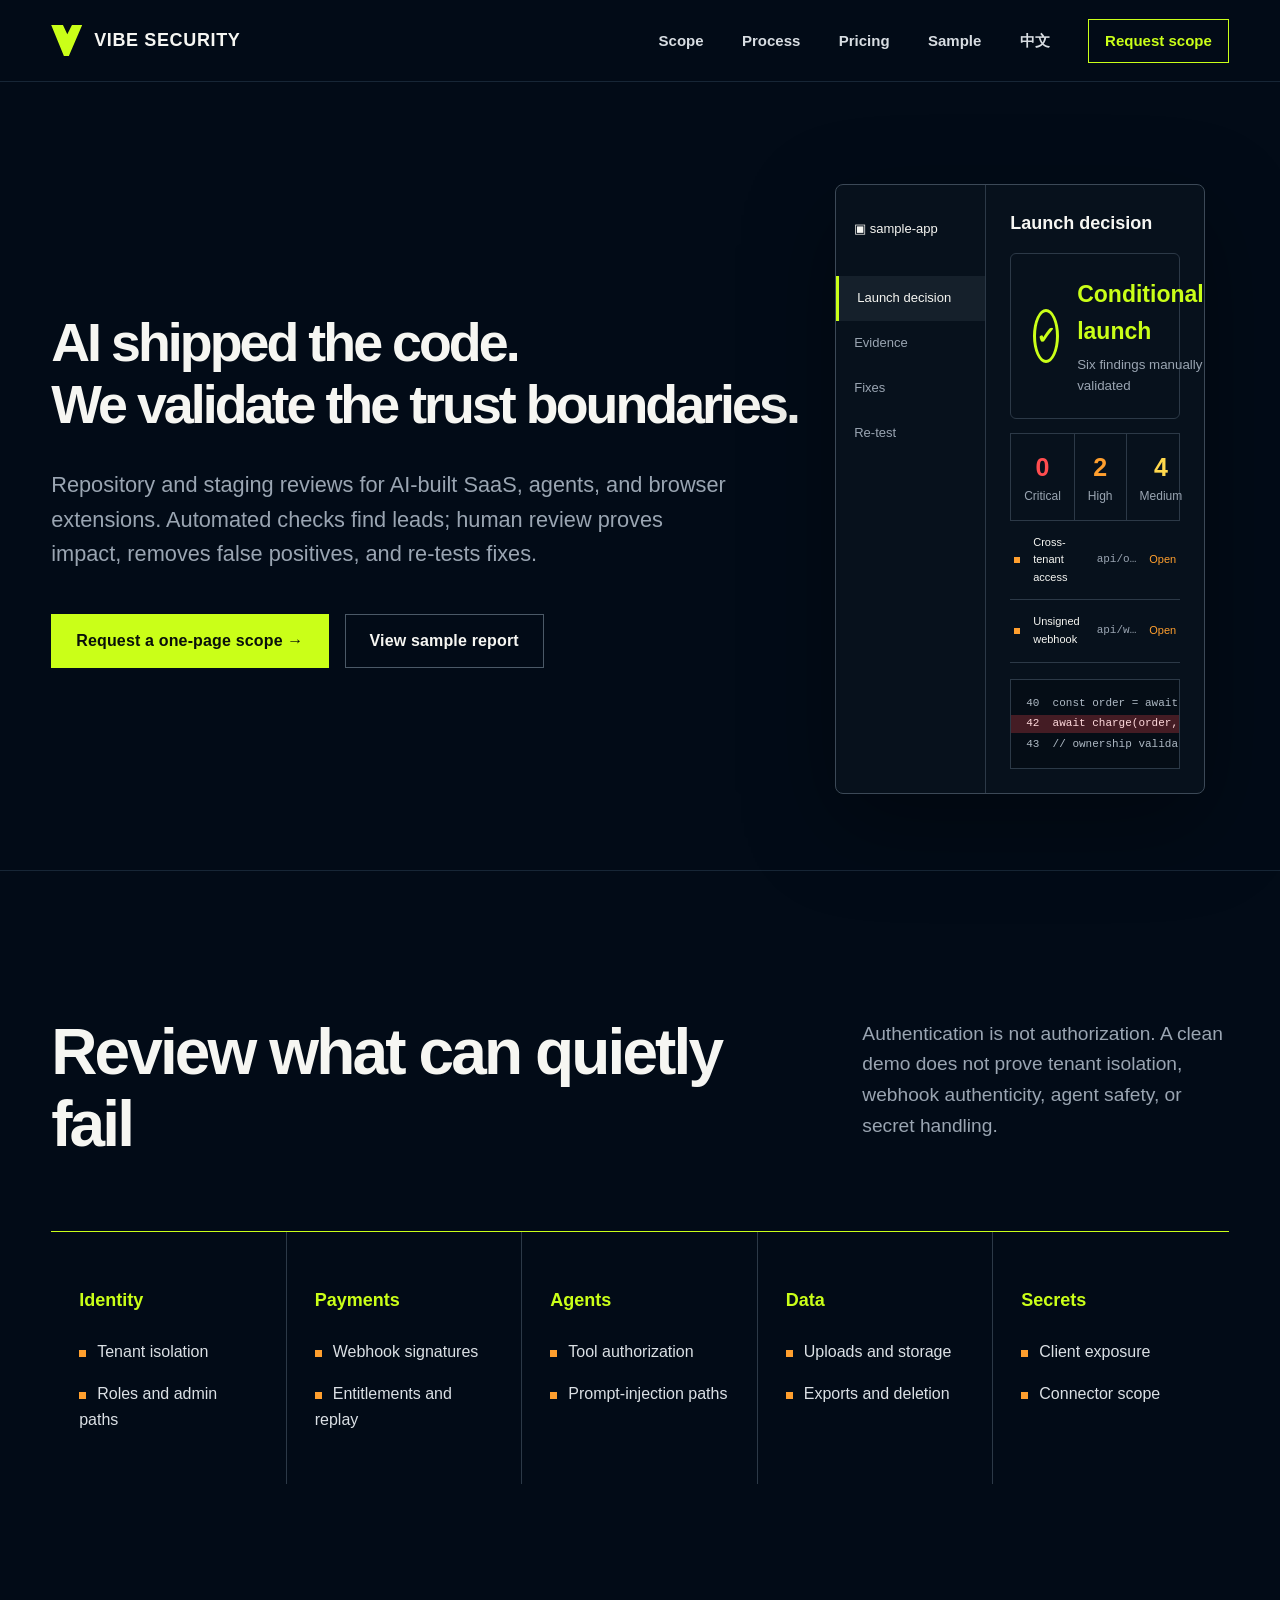
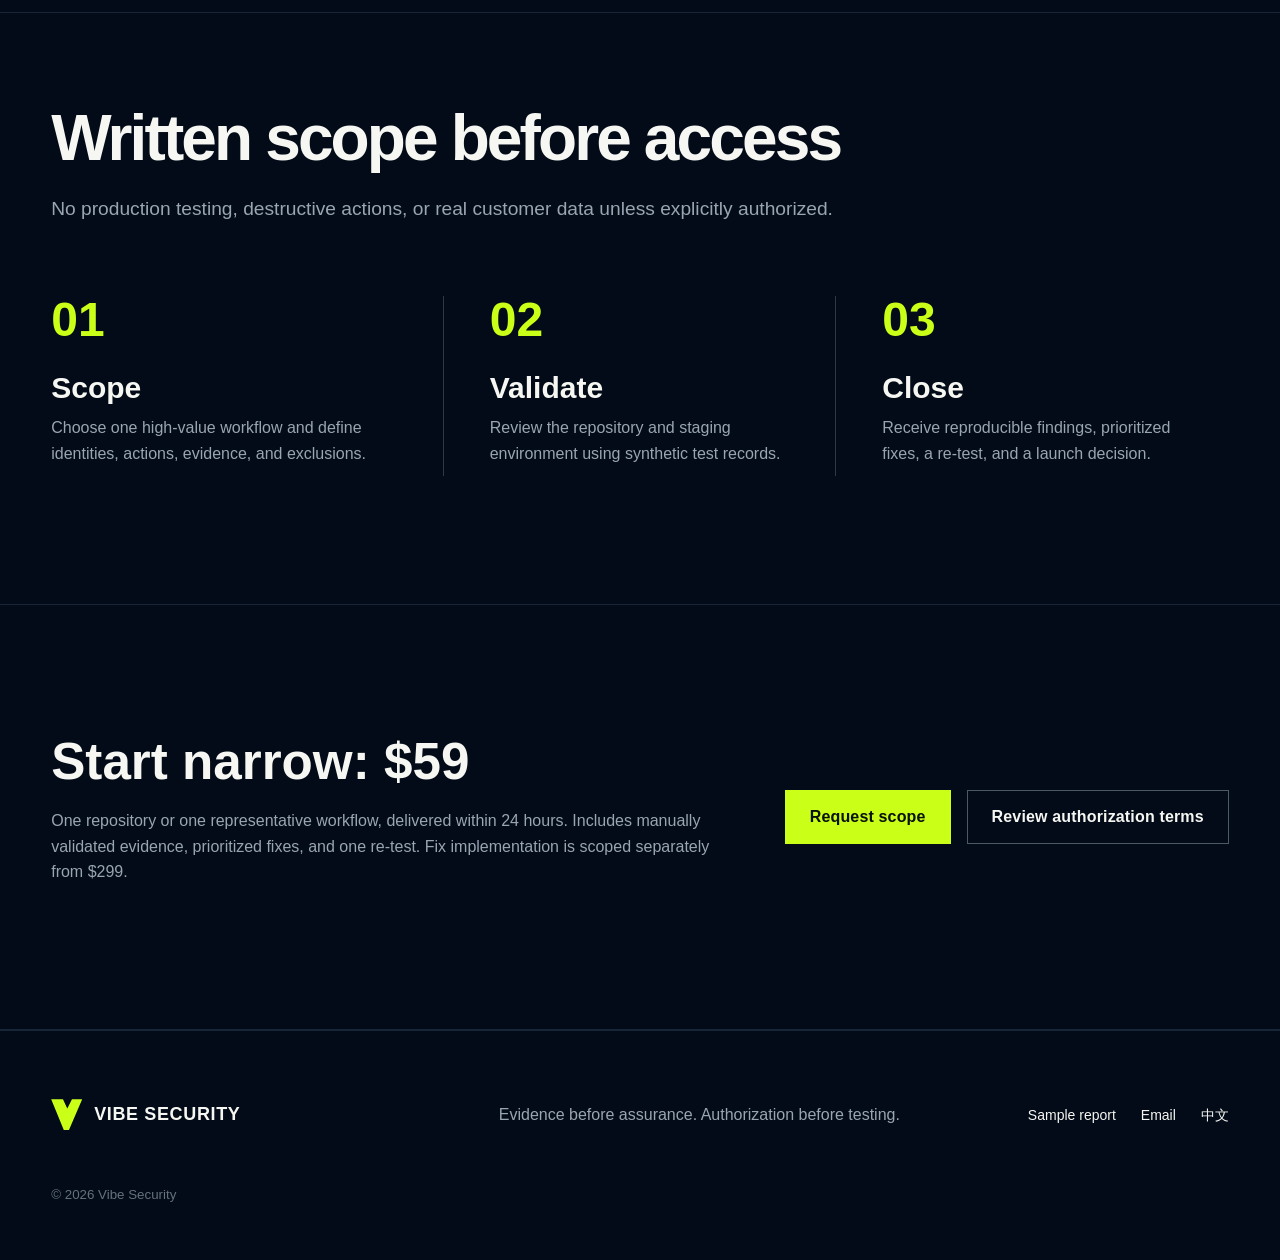
==== en.html @ 79235c2b "Add English sales funnel for international outreach" ====
<!doctype html>
<html lang="en">
<head>
  <meta charset="UTF-8">
  <meta name="viewport" content="width=device-width, initial-scale=1.0">
  <meta name="description" content="Human-validated security reviews for AI-built SaaS, agents, browser extensions, and launch-critical workflows.">
  <title>Vibe Security — Human-validated launch security reviews</title>
  <link rel="icon" href="favicon.svg" type="image/svg+xml">
  <link rel="stylesheet" href="styles.css">
</head>
<body>
  <a class="skip-link" href="#main">Skip to content</a>
  <header class="site-header">
    <a class="brand" href="en.html" aria-label="Vibe Security home"><span class="brand-mark" aria-hidden="true">V</span><span>VIBE SECURITY</span></a>
    <button class="menu-button" aria-expanded="false" aria-controls="site-nav">Menu</button>
    <nav id="site-nav" class="site-nav" aria-label="Main navigation">
      <a href="#scope">Scope</a><a href="#process">Process</a><a href="#pricing">Pricing</a><a href="sample-report-en.md">Sample</a><a href="index.html?lang=zh" lang="zh-CN">中文</a>
      <a class="nav-cta" href="mailto:huangheteng555@gmail.com?subject=Vibe%20Security%20scope%20request&body=Project%20name%3A%0AStack%3A%0AStaging%20available%3A%0AMain%20security%20concern%3A">Request scope</a>
    </nav>
  </header>

  <main id="main">
    <section class="hero">
      <div class="hero-copy">
        <h1><span>AI shipped the code.</span><span>We validate the trust boundaries.</span></h1>
        <p>Repository and staging reviews for AI-built SaaS, agents, and browser extensions. Automated checks find leads; human review proves impact, removes false positives, and re-tests fixes.</p>
        <div class="hero-actions">
          <a class="button button-primary" href="mailto:huangheteng555@gmail.com?subject=Vibe%20Security%20scope%20request&body=Project%20name%3A%0AStack%3A%0AStaging%20available%3A%0AMain%20security%20concern%3A">Request a one-page scope →</a>
          <a class="button button-secondary" href="sample-report-en.md">View sample report</a>
        </div>
      </div>
      <div class="report-preview" aria-label="Example review outcome">
        <div class="report-sidebar"><span class="repo-name">▣ sample-app</span><span class="active">Launch decision</span><span>Evidence</span><span>Fixes</span><span>Re-test</span></div>
        <div class="report-main">
          <p class="report-label">Launch decision</p>
          <div class="report-status"><span class="status-icon">✓</span><div><strong>Conditional launch</strong><small>Six findings manually validated</small></div></div>
          <div class="severity-row"><span><b class="critical">0</b>Critical</span><span><b class="high">2</b>High</span><span><b class="medium">4</b>Medium</span></div>
          <div class="finding-row"><span class="risk-dot high-bg"></span><span>Cross-tenant access</span><code>api/orders.ts:88</code><em>Open</em></div>
          <div class="finding-row"><span class="risk-dot high-bg"></span><span>Unsigned webhook</span><code>api/webhook.ts:42</code><em>Open</em></div>
          <pre class="code-block"><span>40  const order = await db.order.findById(id);</span><mark>42  await charge(order, amount, card);</mark><span>43  // ownership validation missing</span></pre>
        </div>
      </div>
    </section>

    <section id="scope" class="section checks-preview">
      <div class="section-heading split-heading"><h2>Review what can quietly fail</h2><div><p>Authentication is not authorization. A clean demo does not prove tenant isolation, webhook authenticity, agent safety, or secret handling.</p></div></div>
      <div class="check-columns">
        <article><h3>Identity</h3><ul><li>Tenant isolation</li><li>Roles and admin paths</li></ul></article>
        <article><h3>Payments</h3><ul><li>Webhook signatures</li><li>Entitlements and replay</li></ul></article>
        <article><h3>Agents</h3><ul><li>Tool authorization</li><li>Prompt-injection paths</li></ul></article>
        <article><h3>Data</h3><ul><li>Uploads and storage</li><li>Exports and deletion</li></ul></article>
        <article><h3>Secrets</h3><ul><li>Client exposure</li><li>Connector scope</li></ul></article>
      </div>
    </section>

    <section id="process" class="section workflow-section">
      <div class="section-heading"><h2>Written scope before access</h2><p>No production testing, destructive actions, or real customer data unless explicitly authorized.</p></div>
      <div class="process-rail">
        <article><span>01</span><h3>Scope</h3><p>Choose one high-value workflow and define identities, actions, evidence, and exclusions.</p></article>
        <article><span>02</span><h3>Validate</h3><p>Review the repository and staging environment using synthetic test records.</p></article>
        <article><span>03</span><h3>Close</h3><p>Receive reproducible findings, prioritized fixes, a re-test, and a launch decision.</p></article>
      </div>
    </section>

    <section id="pricing" class="section offer-band">
      <div><h2>Start narrow: $59</h2><p>One repository or one representative workflow, delivered within 24 hours. Includes manually validated evidence, prioritized fixes, and one re-test. Fix implementation is scoped separately from $299.</p></div>
      <div class="offer-actions"><a class="button button-primary" href="mailto:huangheteng555@gmail.com?subject=Vibe%20Security%20scope%20request&body=Project%20name%3A%0AStack%3A%0AStaging%20available%3A%0AMain%20security%20concern%3A">Request scope</a><a class="button button-secondary" href="authorization-form.md">Review authorization terms</a></div>
    </section>
  </main>

  <footer class="site-footer"><div class="brand"><span class="brand-mark" aria-hidden="true">V</span><span>VIBE SECURITY</span></div><p>Evidence before assurance. Authorization before testing.</p><nav><a href="sample-report-en.md">Sample report</a><a href="mailto:huangheteng555@gmail.com">Email</a><a href="index.html?lang=zh" lang="zh-CN">中文</a></nav><small>© <span data-year></span> Vibe Security</small></footer>
  <script src="app.js"></script>
</body>
</html>
---- styles.css ----
:root {
  --bg: #020b17;
  --bg-soft: #071321;
  --surface: #0a1521;
  --surface-2: #0d1b29;
  --text: #f6f6f2;
  --muted: #9aa5b2;
  --line: #2c3947;
  --line-soft: #172636;
  --accent: #caff18;
  --accent-ink: #09110a;
  --critical: #ff4d4f;
  --high: #ff9f2e;
  --medium: #ffd84d;
  --max: 1400px;
  --gutter: clamp(20px, 4vw, 64px);
  --radius: 8px;
  color-scheme: dark;
  font-family: Inter, ui-sans-serif, -apple-system, BlinkMacSystemFont, "Segoe UI", "PingFang SC", "Microsoft YaHei", sans-serif;
}

* { box-sizing: border-box; }
html { scroll-behavior: smooth; }
body { margin: 0; background: var(--bg); color: var(--text); line-height: 1.6; }
a { color: inherit; text-decoration: none; }
button, input, select, textarea { font: inherit; }
button, a { -webkit-tap-highlight-color: transparent; }
:focus-visible { outline: 3px solid var(--accent); outline-offset: 4px; }
.skip-link { position: fixed; z-index: 100; left: 16px; top: -80px; background: var(--accent); color: var(--accent-ink); padding: 12px 18px; }
.skip-link:focus { top: 16px; }

.site-header { width: min(100%, var(--max)); min-height: 82px; margin: auto; padding: 0 var(--gutter); display: flex; align-items: center; justify-content: space-between; border-bottom: 1px solid var(--line-soft); position: relative; z-index: 20; }
.brand { display: inline-flex; align-items: center; gap: 12px; font-weight: 800; letter-spacing: .035em; font-size: 18px; }
.brand-mark { display: grid; place-items: center; width: 31px; height: 31px; color: var(--bg); background: var(--accent); clip-path: polygon(0 0, 38% 0, 52% 30%, 67% 0, 100% 0, 57% 100%, 41% 100%); font-size: 0; }
.site-nav { display: flex; align-items: center; gap: clamp(20px, 3vw, 44px); font-size: 15px; font-weight: 600; }
.site-nav a { color: #d8dde2; }
.site-nav a:hover, .site-nav a[aria-current="page"] { color: var(--accent); }
.site-nav .nav-cta { border: 1px solid var(--accent); padding: 9px 16px; color: var(--accent); }
.menu-button { display: none; color: var(--text); border: 1px solid var(--line); background: transparent; padding: 8px 12px; }

.hero { width: min(100%, var(--max)); min-height: 720px; margin: auto; padding: clamp(70px, 8vw, 120px) var(--gutter) 76px; display: grid; grid-template-columns: 1.06fr .94fr; align-items: center; gap: clamp(40px, 5vw, 72px); border-bottom: 1px solid var(--line-soft); }
.hero-copy h1 { margin: 0; max-width: 720px; font-size: clamp(46px, 4.2vw, 64px); line-height: 1.16; letter-spacing: -.055em; }
.hero-copy h1 span { display: block; white-space: nowrap; }
.hero-copy p { max-width: 680px; margin: 32px 0 0; color: var(--muted); font-size: clamp(18px, 1.7vw, 23px); }
.hero-actions, .offer-actions { display: flex; flex-wrap: wrap; gap: 16px; margin-top: 42px; }
.button { min-height: 52px; padding: 13px 24px; border: 1px solid transparent; display: inline-flex; align-items: center; justify-content: center; gap: 30px; font-size: 16px; font-weight: 750; letter-spacing: .01em; cursor: pointer; transition: transform .2s ease, background .2s ease, color .2s ease; }
.button:hover { transform: translateY(-2px); }
.button-primary { background: var(--accent); color: var(--accent-ink); }
.button-secondary { border-color: #4b5967; color: var(--text); background: transparent; }
.button-secondary:hover { border-color: var(--text); }

.report-preview { min-width: 0; min-height: 565px; display: grid; grid-template-columns: 150px 1fr; overflow: hidden; border: 1px solid #3c4957; border-radius: var(--radius); background: #07111c; box-shadow: 0 30px 90px rgba(0,0,0,.35); }
.report-sidebar { border-right: 1px solid var(--line); display: flex; flex-direction: column; padding: 22px 0; color: var(--muted); font-size: 13px; }
.report-sidebar span { padding: 12px 18px; }
.report-sidebar .repo-name { color: var(--text); margin-bottom: 24px; }
.report-sidebar .active { color: var(--text); background: #15202b; border-left: 3px solid var(--accent); }
.report-main { min-width: 0; padding: 24px; }
.report-label { margin: 0 0 15px; font-size: 18px; font-weight: 700; }
.report-status { display: flex; align-items: center; gap: 18px; border: 1px solid var(--line); border-radius: 6px; padding: 22px; }
.status-icon { width: 54px; height: 54px; border: 3px solid var(--accent); color: var(--accent); border-radius: 50%; display: grid; place-items: center; font-size: 24px; font-weight: 800; }
.report-status strong { display: block; color: var(--accent); font-size: 23px; }
.report-status small { display: block; color: var(--muted); margin-top: 4px; }
.severity-row { margin-top: 14px; display: grid; grid-template-columns: repeat(3,1fr); border: 1px solid var(--line); }
.severity-row span { text-align: center; color: var(--muted); padding: 13px; font-size: 12px; }
.severity-row span + span { border-left: 1px solid var(--line); }
.severity-row b { display: block; font-size: 25px; }
.critical { color: var(--critical); }.high { color: var(--high); }.medium { color: var(--medium); }
.finding-row { display: grid; grid-template-columns: 10px 1.25fr 1fr auto; align-items: center; gap: 9px; border-bottom: 1px solid var(--line); padding: 13px 4px; font-size: 11px; }
.finding-row code { color: var(--muted); overflow: hidden; text-overflow: ellipsis; }.finding-row em { color: var(--high); font-style: normal; }.risk-dot { width: 6px; height: 6px; }.high-bg { background: var(--high); }
.code-block { margin: 16px 0 0; padding: 15px; color: #aeb9c4; background: #050d16; border: 1px solid var(--line); font-size: 11px; overflow: hidden; }
.code-block span { display: block; }.code-block mark { display: block; margin: 3px -15px; padding: 0 15px; background: #441c24; color: #ffdadd; }

.section { width: min(100%, var(--max)); margin: auto; padding: clamp(88px, 10vw, 150px) var(--gutter); border-bottom: 1px solid var(--line-soft); }
.workflow-section { padding-top: clamp(72px, 7vw, 108px); }
.section-heading h2, .page-hero h1 { margin: 0; font-size: clamp(42px, 5vw, 72px); line-height: 1.12; letter-spacing: -.045em; }
.section-heading p, .page-hero p { color: var(--muted); font-size: clamp(17px, 1.5vw, 21px); }
.process-rail { margin-top: 72px; display: grid; grid-template-columns: repeat(3,1fr); }
.process-rail article { position: relative; min-height: 180px; padding-right: 50px; border-right: 1px solid var(--line); }
.process-rail article + article { padding-left: 46px; }.process-rail article:last-child { border: 0; }
.process-rail span { color: var(--accent); font-size: 48px; font-weight: 800; line-height: 1; }
.process-rail h3 { font-size: 30px; margin: 20px 0 0; }.process-rail p { margin: 3px 0 0; color: var(--muted); }
.diff-panel { margin-top: 20px; border: 1px solid #465360; border-radius: var(--radius); overflow: hidden; }
.diff-head { display: flex; justify-content: space-between; padding: 12px 20px; border-bottom: 1px solid var(--line); color: var(--muted); font-family: ui-monospace, monospace; font-size: 12px; }.diff-head span:first-child { color: var(--accent); }
.diff-columns { display: grid; grid-template-columns: 1fr 1fr; }.diff-columns pre { margin: 0; padding: 28px; min-width: 0; overflow-x: auto; }.diff-columns pre + pre { border-left: 1px solid var(--line); }
.diff-columns span, .diff-columns del, .diff-columns ins { display: block; padding: 3px 8px; text-decoration: none; }.diff-columns del { background: rgba(255,77,79,.18); color: #ff8688; }.diff-columns ins { background: rgba(202,255,24,.13); color: var(--accent); }
.center-line { display: flex; align-items: center; gap: 34px; margin: 40px 0 0; color: var(--accent); text-align: center; justify-content: center; }.center-line::before, .center-line::after { content: ""; height: 1px; background: var(--line); flex: 1; }

.split-heading { display: grid; grid-template-columns: 1.35fr .65fr; align-items: end; gap: 50px; }.split-heading h2 span, .page-hero h1 > span, .pricing-hero h1 span { color: var(--accent); }.text-link { color: var(--accent); border-bottom: 1px solid var(--accent); padding-bottom: 4px; }
.check-columns { margin-top: 70px; display: grid; grid-template-columns: repeat(5,1fr); border-top: 1px solid var(--accent); }
.check-columns article { padding: 36px 28px; border-right: 1px solid var(--line); }.check-columns article:last-child { border-right: 0; }.check-columns h3 { color: var(--accent); font-size: 18px; }.check-columns ul { margin: 25px 0 0; padding: 0; list-style: none; }.check-columns li { margin: 16px 0; color: #dbe0e5; }.check-columns li::before { content: ""; display: inline-block; width: 7px; height: 7px; margin-right: 11px; background: var(--high); }
.offer-band { display: flex; justify-content: space-between; align-items: center; gap: 60px; }.offer-band h2 { font-size: clamp(34px, 4vw, 58px); line-height: 1.15; margin: 0; }.offer-band p { color: var(--muted); }.offer-actions { flex: 0 0 auto; margin: 0; }

.page-hero { width: min(100%, var(--max)); margin: auto; padding: clamp(100px, 11vw, 170px) var(--gutter) 80px; }.page-hero h1 { max-width: 1100px; }.page-hero p { max-width: 760px; margin-top: 30px; }
.full-checks { padding-top: 30px; display: grid; grid-template-columns: repeat(2,1fr); gap: 0 70px; }
.full-checks > article { display: grid; grid-template-columns: 180px 1fr; padding: 48px 0; border-top: 1px solid var(--line); }.full-checks article header span { color: var(--accent); font: 700 14px ui-monospace, monospace; }.full-checks article h2 { margin: 8px 0 0; font-size: 25px; }.full-checks ul { list-style: none; margin: 0; padding: 0; }.full-checks li + li { margin-top: 26px; }.full-checks b { color: var(--text); }.full-checks p { color: var(--muted); margin: 3px 0 0; font-size: 14px; }
.methodology { display: grid; grid-template-columns: .8fr 1.2fr auto; align-items: start; gap: 60px; }.methodology h2 { margin: 0; font-size: 40px; line-height: 1.2; }.methodology p { color: var(--muted); margin-top: 0; }

.pricing-hero { text-align: center; }.pricing-hero h1 { margin-inline: auto; }.pricing-hero p { margin-inline: auto; }
.pricing-table { padding-top: 20px; display: grid; grid-template-columns: repeat(4,1fr); }.pricing-table article { padding: 36px 28px; border-top: 1px solid var(--line); border-bottom: 1px solid var(--line); }.pricing-table article + article { border-left: 1px solid var(--line); }.pricing-table .featured { border: 1px solid var(--accent); }.pricing-table h2 { min-height: 64px; margin: 0; font-size: 21px; }.pricing-table strong { display: block; margin: 22px 0; font-size: clamp(34px, 3.3vw, 50px); letter-spacing: -.04em; }.pricing-table strong small { font-size: 14px; color: var(--muted); letter-spacing: 0; }.pricing-table dl { margin: 0 0 30px; }.pricing-table dl div { padding: 16px 0; border-top: 1px dashed var(--line); }.pricing-table dt { color: var(--muted); font-size: 12px; }.pricing-table dd { margin: 3px 0 0; font-size: 14px; }.pricing-table .button { width: 100%; }
.included { display: grid; grid-template-columns: .8fr 1.2fr; gap: 80px; }.included h2, .faq h2 { margin: 0; font-size: 42px; }.included ul { margin: 0; list-style: none; padding: 0; }.included li { padding: 20px 0; border-top: 1px solid var(--line); }.included li::before { content: "✓"; color: var(--accent); margin-right: 15px; }
.faq { display: grid; grid-template-columns: .5fr 1.5fr; gap: 80px; }.faq details { border-top: 1px solid var(--line); padding: 22px 0; }.faq details:last-child { border-bottom: 1px solid var(--line); }.faq summary { cursor: pointer; font-weight: 700; font-size: 18px; }.faq details p { color: var(--muted); max-width: 760px; }

.intake-layout { width: min(100%, 1120px); margin: auto; padding: clamp(80px, 10vw, 140px) var(--gutter); display: grid; grid-template-columns: .75fr 1.25fr; gap: 80px; }.intake-layout > header h1 { margin: 0; font-size: clamp(46px, 5vw, 70px); line-height: 1.08; }.intake-layout > header p { color: var(--muted); font-size: 18px; }.intake-layout aside { margin-top: 50px; padding-top: 20px; border-top: 1px solid var(--high); }.intake-layout aside strong, .intake-layout aside span { display: block; }.intake-layout aside strong { color: var(--high); }.intake-layout aside span { color: var(--muted); margin-top: 5px; }
.intake-form fieldset { border: 0; margin: 0 0 40px; padding: 0; }.intake-form legend { width: 100%; padding-bottom: 12px; border-bottom: 1px solid var(--line); color: var(--accent); font-weight: 800; }.intake-form label { display: block; margin-top: 22px; font-size: 14px; font-weight: 700; }.intake-form input, .intake-form select, .intake-form textarea { width: 100%; margin-top: 8px; border: 1px solid var(--line); border-radius: 0; background: var(--surface); color: var(--text); padding: 13px 14px; }.intake-form textarea { resize: vertical; }.intake-form .consent { display: flex; gap: 12px; color: var(--muted); font-weight: 400; }.intake-form .consent input { width: 18px; margin: 4px 0 0; flex: 0 0 auto; }.intake-form > .button { margin-top: 30px; }
.intake-result { grid-column: 1 / -1; margin-top: 40px; padding: 34px; border: 1px solid var(--accent); background: var(--surface); }.intake-result h2 { margin-top: 0; }.intake-result p { color: var(--muted); }.intake-result pre { white-space: pre-wrap; padding: 20px; background: #030a12; border: 1px solid var(--line); }.intake-result .button { margin: 10px 10px 0 0; }

.site-footer { width: min(100%, var(--max)); margin: auto; padding: 55px var(--gutter); display: grid; grid-template-columns: 1fr 1.2fr auto; align-items: center; gap: 40px; border-top: 1px solid var(--line-soft); }.site-footer p { color: var(--muted); }.site-footer nav { display: flex; gap: 25px; font-size: 14px; }.site-footer nav a:hover { color: var(--accent); }.site-footer small { grid-column: 1 / -1; color: #65717d; }

@media (max-width: 980px) {
  .menu-button { display: block; }.site-nav { display: none; position: absolute; left: var(--gutter); right: var(--gutter); top: 72px; padding: 20px; background: var(--surface-2); border: 1px solid var(--line); flex-direction: column; align-items: stretch; }.site-nav.is-open { display: flex; }
  .hero { grid-template-columns: 1fr; padding-top: 90px; }.report-preview { max-width: 720px; }.split-heading, .included, .faq, .methodology, .intake-layout { grid-template-columns: 1fr; }.check-columns { grid-template-columns: repeat(3,1fr); }.check-columns article:nth-child(3) { border-right: 0; }.check-columns article:nth-child(n+4) { border-top: 1px solid var(--line); }.pricing-table { grid-template-columns: repeat(2,1fr); }.pricing-table article:nth-child(3) { border-left: 0; }.offer-band { align-items: flex-start; flex-direction: column; }.full-checks { grid-template-columns: 1fr; }.site-footer { grid-template-columns: 1fr 1fr; }.site-footer nav { justify-content: flex-end; }.site-footer p { grid-column: 1 / -1; }
}

@media (max-width: 640px) {
  .site-header { min-height: 68px; }.brand { font-size: 15px; }.brand-mark { width: 26px; height: 26px; }
  .hero { min-height: auto; padding-top: 70px; }.hero-copy h1 { font-size: clamp(39px, 11vw, 50px); }.hero-copy h1 span { white-space: normal; }.hero-actions .button { width: 100%; }.report-preview { min-height: 470px; grid-template-columns: 1fr; }.report-sidebar { display: none; }.report-main { padding: 15px; }.report-status { padding: 14px; }.status-icon { width: 42px; height: 42px; }.report-status strong { font-size: 19px; }.finding-row { grid-template-columns: 8px 1fr auto; }.finding-row code { display: none; }
  .section { padding-block: 78px; }.process-rail { grid-template-columns: 1fr; }.process-rail article, .process-rail article + article { min-height: auto; padding: 24px 0; border-right: 0; border-bottom: 1px solid var(--line); }.diff-columns { grid-template-columns: 1fr; }.diff-columns pre + pre { border-left: 0; border-top: 1px solid var(--line); }.center-line::before, .center-line::after { display: none; }
  .split-heading { gap: 20px; }.check-columns { grid-template-columns: 1fr; }.check-columns article { border-right: 0; border-top: 1px solid var(--line); padding-inline: 0; }.offer-actions, .offer-actions .button { width: 100%; }.page-hero { padding-top: 85px; }.full-checks > article { grid-template-columns: 1fr; gap: 25px; }.pricing-table { grid-template-columns: 1fr; }.pricing-table article + article, .pricing-table article:nth-child(3) { border-left: 0; }.pricing-table article { padding-inline: 0; }.pricing-table .featured { padding-inline: 20px; }.faq { gap: 35px; }.intake-layout { gap: 50px; }.intake-result { padding: 20px; }.intake-result .button { width: 100%; margin-right: 0; }.site-footer { grid-template-columns: 1fr; }.site-footer nav { justify-content: flex-start; flex-wrap: wrap; }
}

@media (prefers-reduced-motion: reduce) { html { scroll-behavior: auto; }.button { transition: none; } }
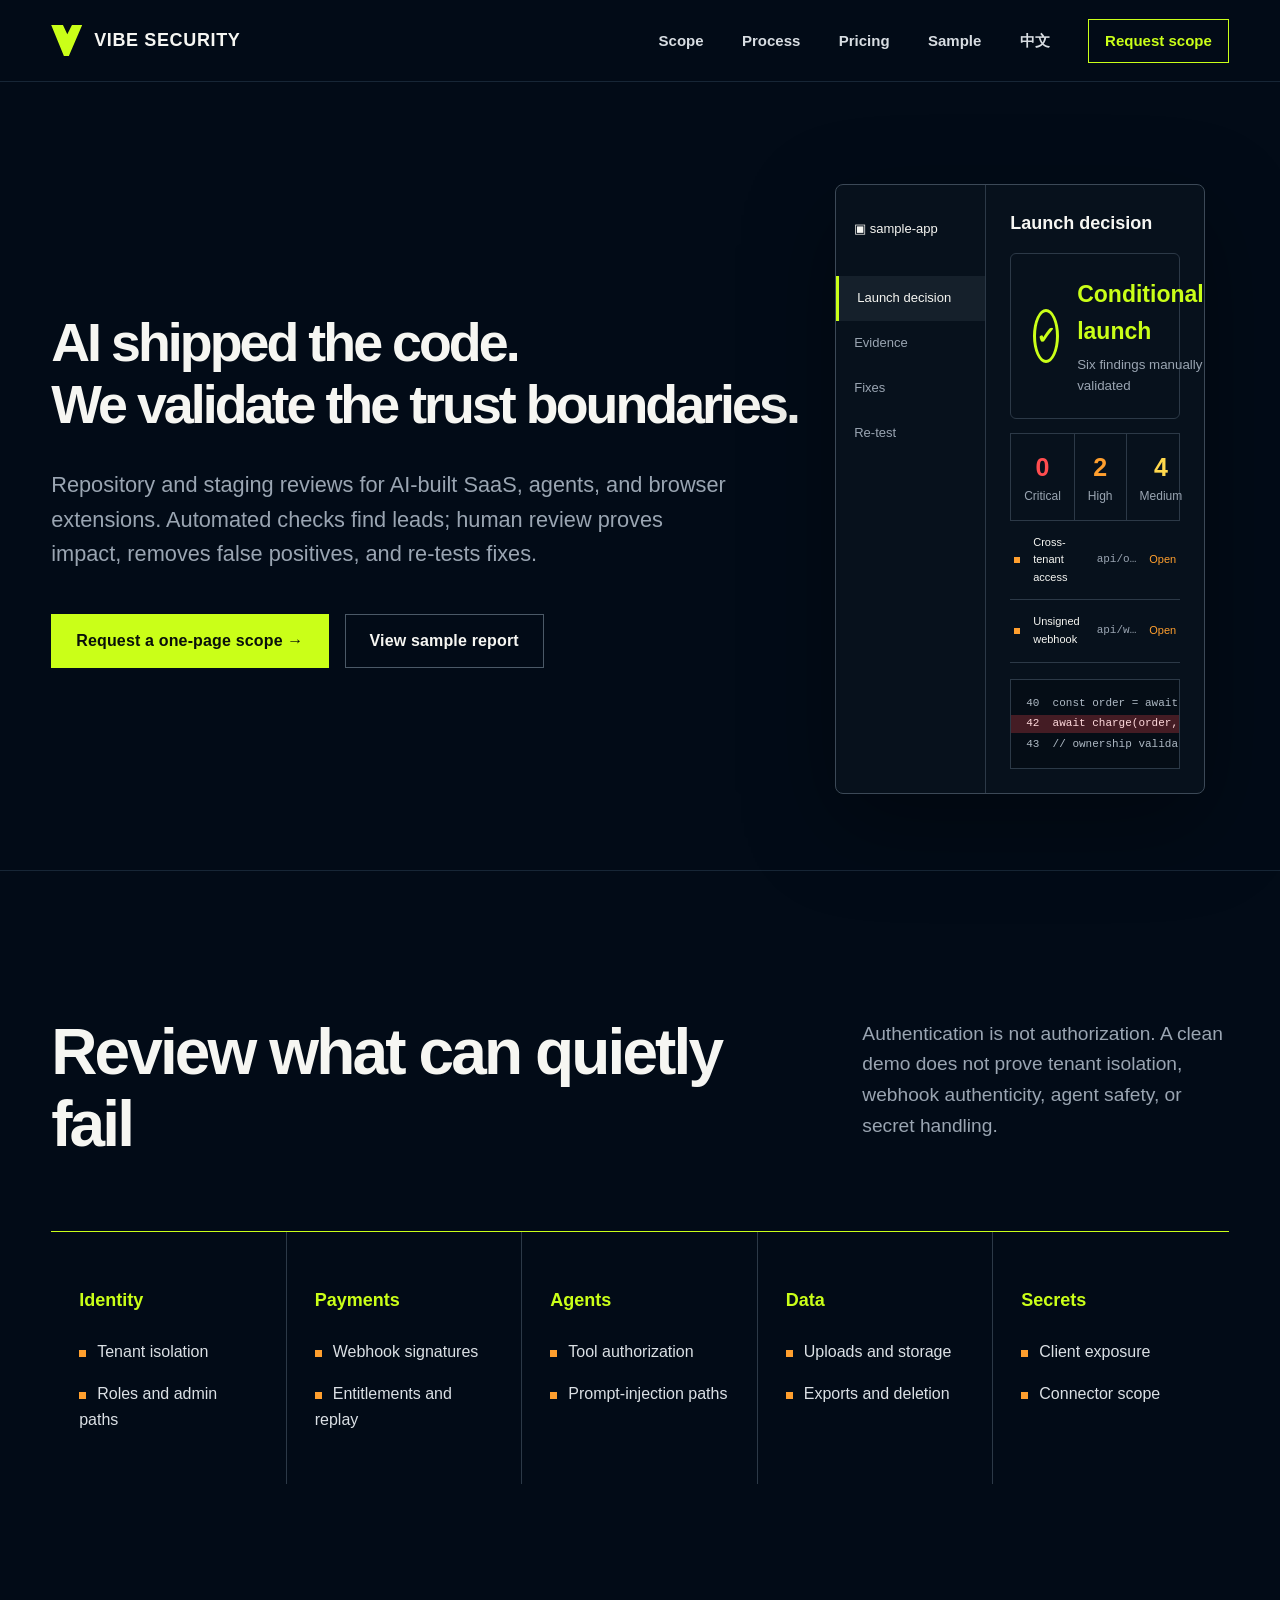
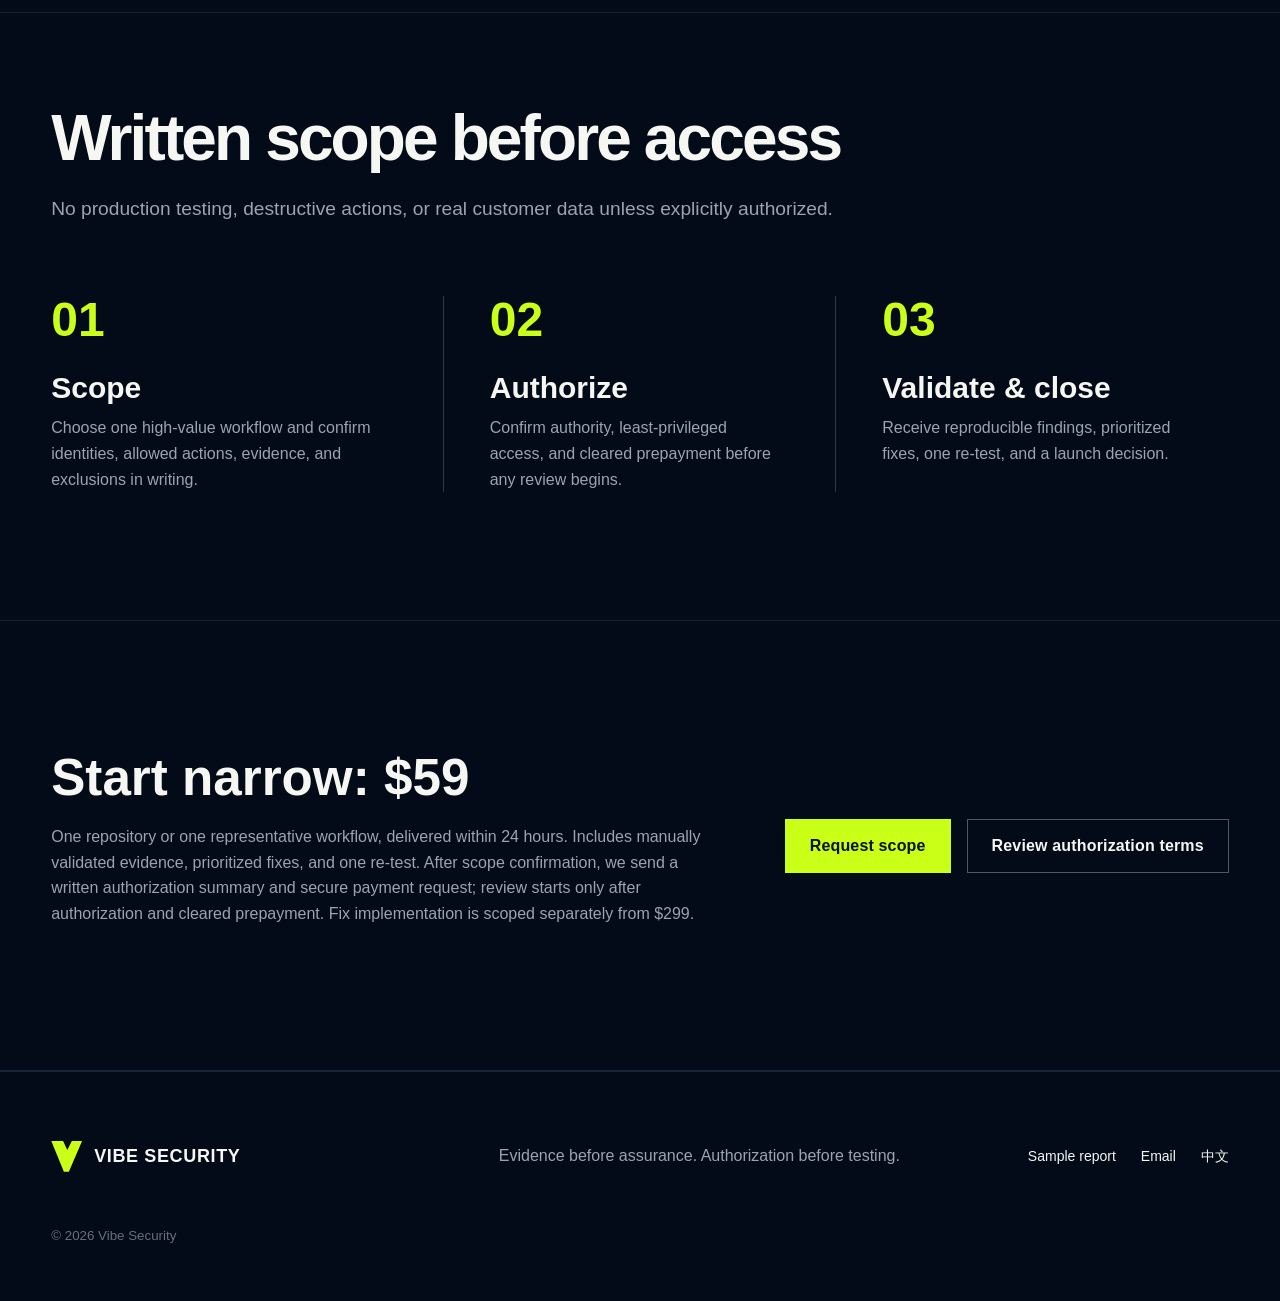
==== commit 57fa4437: "Clarify authorization and prepayment flow" ====
--- a/en.html
+++ b/en.html
@@ -14,8 +14,8 @@
     <a class="brand" href="en.html" aria-label="Vibe Security home"><span class="brand-mark" aria-hidden="true">V</span><span>VIBE SECURITY</span></a>
     <button class="menu-button" aria-expanded="false" aria-controls="site-nav">Menu</button>
     <nav id="site-nav" class="site-nav" aria-label="Main navigation">
-      <a href="#scope">Scope</a><a href="#process">Process</a><a href="#pricing">Pricing</a><a href="sample-report-en.md">Sample</a><a href="index.html?lang=zh" lang="zh-CN">中文</a>
-      <a class="nav-cta" href="mailto:huangheteng555@gmail.com?subject=Vibe%20Security%20scope%20request&body=Project%20name%3A%0AStack%3A%0AStaging%20available%3A%0AMain%20security%20concern%3A">Request scope</a>
+      <a href="#scope">Scope</a><a href="#process">Process</a><a href="#pricing">Pricing</a><a href="sample-report-en.html">Sample</a><a href="index.html?lang=zh" lang="zh-CN">中文</a>
+      <a class="nav-cta" href="mailto:huangheteng555@gmail.com?subject=Vibe%20Security%20scope%20request&amp;body=Project%20name%3A%0AStack%3A%0AStaging%20available%3A%0AMain%20security%20concern%3A">Request scope</a>
     </nav>
   </header>
 
@@ -25,8 +25,8 @@
         <h1><span>AI shipped the code.</span><span>We validate the trust boundaries.</span></h1>
         <p>Repository and staging reviews for AI-built SaaS, agents, and browser extensions. Automated checks find leads; human review proves impact, removes false positives, and re-tests fixes.</p>
         <div class="hero-actions">
-          <a class="button button-primary" href="mailto:huangheteng555@gmail.com?subject=Vibe%20Security%20scope%20request&body=Project%20name%3A%0AStack%3A%0AStaging%20available%3A%0AMain%20security%20concern%3A">Request a one-page scope →</a>
-          <a class="button button-secondary" href="sample-report-en.md">View sample report</a>
+          <a class="button button-primary" href="mailto:huangheteng555@gmail.com?subject=Vibe%20Security%20scope%20request&amp;body=Project%20name%3A%0AStack%3A%0AStaging%20available%3A%0AMain%20security%20concern%3A">Request a one-page scope →</a>
+          <a class="button button-secondary" href="sample-report-en.html">View sample report</a>
         </div>
       </div>
       <div class="report-preview" aria-label="Example review outcome">
@@ -56,19 +56,19 @@
     <section id="process" class="section workflow-section">
       <div class="section-heading"><h2>Written scope before access</h2><p>No production testing, destructive actions, or real customer data unless explicitly authorized.</p></div>
       <div class="process-rail">
-        <article><span>01</span><h3>Scope</h3><p>Choose one high-value workflow and define identities, actions, evidence, and exclusions.</p></article>
-        <article><span>02</span><h3>Validate</h3><p>Review the repository and staging environment using synthetic test records.</p></article>
-        <article><span>03</span><h3>Close</h3><p>Receive reproducible findings, prioritized fixes, a re-test, and a launch decision.</p></article>
+        <article><span>01</span><h3>Scope</h3><p>Choose one high-value workflow and confirm identities, allowed actions, evidence, and exclusions in writing.</p></article>
+        <article><span>02</span><h3>Authorize</h3><p>Confirm authority, least-privileged access, and cleared prepayment before any review begins.</p></article>
+        <article><span>03</span><h3>Validate &amp; close</h3><p>Receive reproducible findings, prioritized fixes, one re-test, and a launch decision.</p></article>
       </div>
     </section>
 
     <section id="pricing" class="section offer-band">
-      <div><h2>Start narrow: $59</h2><p>One repository or one representative workflow, delivered within 24 hours. Includes manually validated evidence, prioritized fixes, and one re-test. Fix implementation is scoped separately from $299.</p></div>
-      <div class="offer-actions"><a class="button button-primary" href="mailto:huangheteng555@gmail.com?subject=Vibe%20Security%20scope%20request&body=Project%20name%3A%0AStack%3A%0AStaging%20available%3A%0AMain%20security%20concern%3A">Request scope</a><a class="button button-secondary" href="authorization-form.md">Review authorization terms</a></div>
+      <div><h2>Start narrow: $59</h2><p>One repository or one representative workflow, delivered within 24 hours. Includes manually validated evidence, prioritized fixes, and one re-test. After scope confirmation, we send a written authorization summary and secure payment request; review starts only after authorization and cleared prepayment. Fix implementation is scoped separately from $299.</p></div>
+      <div class="offer-actions"><a class="button button-primary" href="mailto:huangheteng555@gmail.com?subject=Vibe%20Security%20scope%20request&amp;body=Project%20name%3A%0AStack%3A%0AStaging%20available%3A%0AMain%20security%20concern%3A">Request scope</a><a class="button button-secondary" href="authorization-form-en.html">Review authorization terms</a></div>
     </section>
   </main>
 
-  <footer class="site-footer"><div class="brand"><span class="brand-mark" aria-hidden="true">V</span><span>VIBE SECURITY</span></div><p>Evidence before assurance. Authorization before testing.</p><nav><a href="sample-report-en.md">Sample report</a><a href="mailto:huangheteng555@gmail.com">Email</a><a href="index.html?lang=zh" lang="zh-CN">中文</a></nav><small>© <span data-year></span> Vibe Security</small></footer>
+  <footer class="site-footer"><div class="brand"><span class="brand-mark" aria-hidden="true">V</span><span>VIBE SECURITY</span></div><p>Evidence before assurance. Authorization before testing.</p><nav><a href="sample-report-en.html">Sample report</a><a href="mailto:huangheteng555@gmail.com">Email</a><a href="index.html?lang=zh" lang="zh-CN">中文</a></nav><small>© <span data-year></span> Vibe Security</small></footer>
   <script src="app.js"></script>
 </body>
 </html>
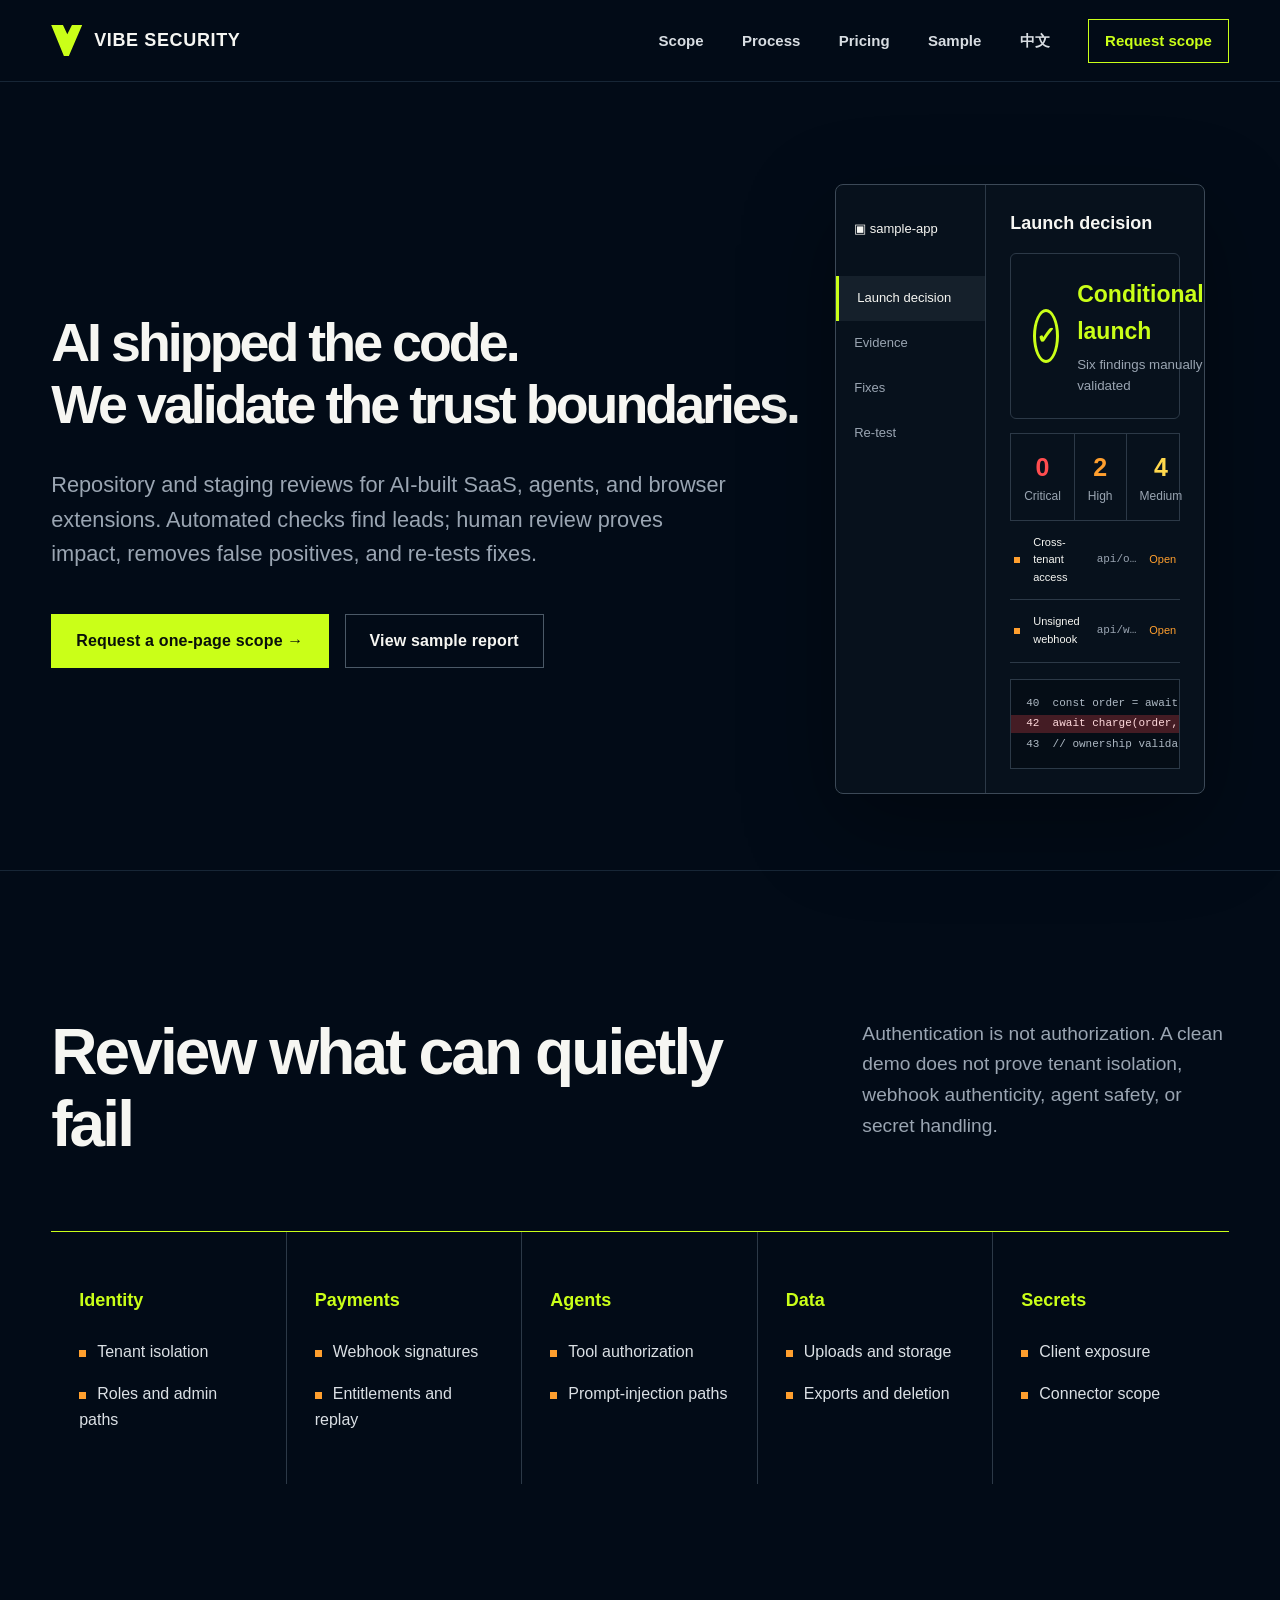
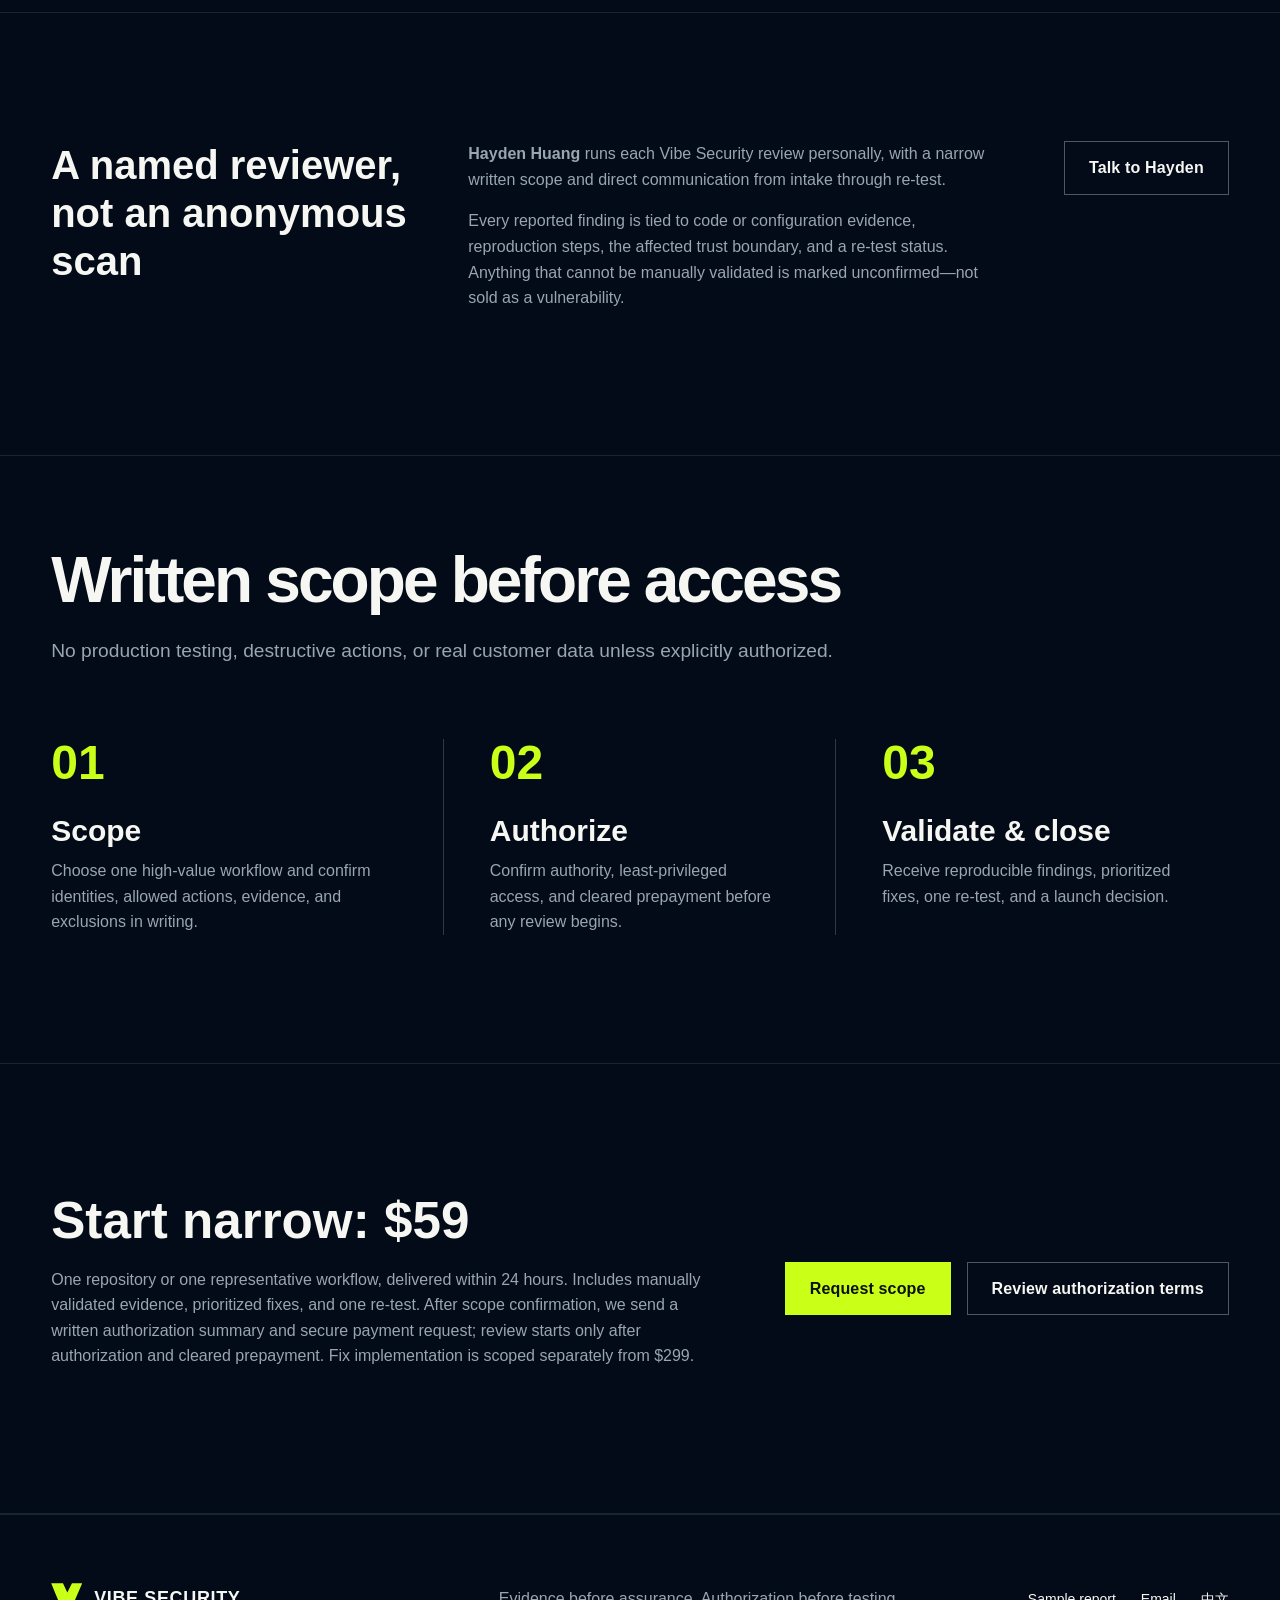
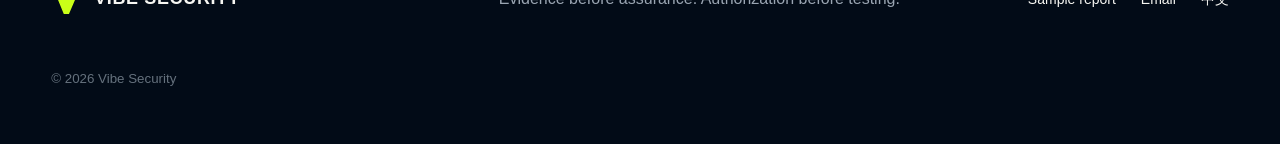
==== commit 2b6f88d9: "Add transparent reviewer identity" ====
--- a/en.html
+++ b/en.html
@@ -53,6 +53,15 @@
       </div>
     </section>
 
+    <section class="section methodology" aria-labelledby="reviewer-heading">
+      <h2 id="reviewer-heading">A named reviewer, not an anonymous scan</h2>
+      <div>
+        <p><strong>Hayden Huang</strong> runs each Vibe Security review personally, with a narrow written scope and direct communication from intake through re-test.</p>
+        <p>Every reported finding is tied to code or configuration evidence, reproduction steps, the affected trust boundary, and a re-test status. Anything that cannot be manually validated is marked unconfirmed—not sold as a vulnerability.</p>
+      </div>
+      <a class="button button-secondary" href="mailto:huangheteng555@gmail.com?subject=Vibe%20Security%20scope%20request&amp;body=Project%20name%3A%0AStack%3A%0AStaging%20available%3A%0AMain%20security%20concern%3A">Talk to Hayden</a>
+    </section>
+
     <section id="process" class="section workflow-section">
       <div class="section-heading"><h2>Written scope before access</h2><p>No production testing, destructive actions, or real customer data unless explicitly authorized.</p></div>
       <div class="process-rail">
